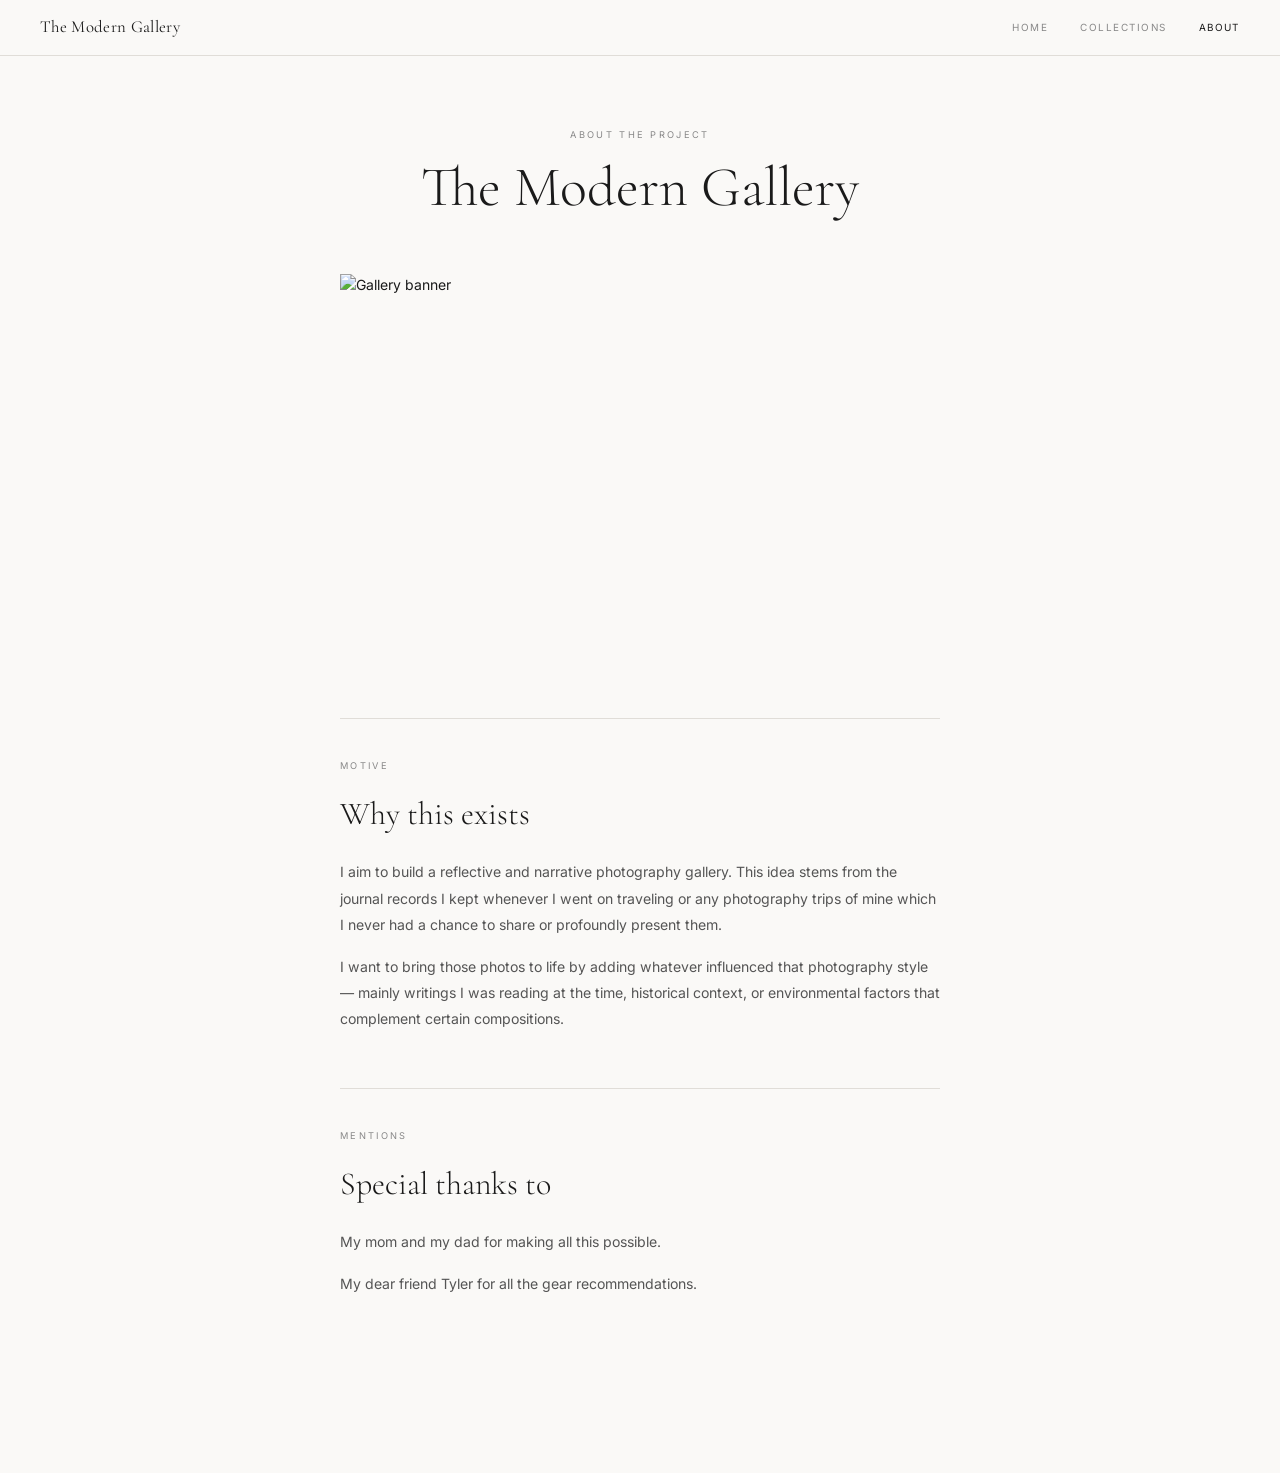
==== about.html @ 80adcd00 "revamped UI" ====
<!DOCTYPE html>
<html lang="en">
<head>
    <meta charset="UTF-8">
    <meta name="viewport" content="width=device-width, initial-scale=1.0">
    <link rel="stylesheet" href="css/style.css">
    <title>About — The Modern Gallery</title>
</head>
<body>

<nav>
  <a href="index.html" class="nav__brand">The Modern Gallery</a>
  <div class="nav__links">
    <a href="index.html">Home</a>
    <a href="collections.html">Collections</a>
    <a href="about.html" class="active">About</a>
  </div>
</nav>

<div class="about">

  <header class="about__header">
    <p class="about__label">About the project</p>
    <h1 class="about__title">The Modern Gallery</h1>
  </header>

  <div class="about__banner">
    <img src="https://images.unsplash.com/photo-1773904030888-ce95f617658b?w=1200&auto=format&fit=crop&q=80" alt="Gallery banner">
  </div>

  <section class="about__section">
    <p class="about__label">Motive</p>
    <h2 class="about__heading">Why this exists</h2>
    <p class="about__body">I aim to build a reflective and narrative photography gallery. This idea stems from the journal records I kept whenever I went on traveling or any photography trips of mine which I never had a chance to share or profoundly present them.</p>
    <p class="about__body">I want to bring those photos to life by adding whatever influenced that photography style — mainly writings I was reading at the time, historical context, or environmental factors that complement certain compositions.</p>
  </section>

  <section class="about__section">
    <p class="about__label">Mentions</p>
    <h2 class="about__heading">Special thanks to</h2>
    <p class="about__body">My mom and my dad for making all this possible.</p>
    <p class="about__body">My dear friend Tyler for all the gear recommendations.</p>
  </section>

</div>

</body>
</html>
---- css/style.css ----
/* ─── Fonts ─── */
@import url('https://fonts.googleapis.com/css2?family=Cormorant+Garamond:ital,wght@0,300;0,400;1,300&family=Inter:wght@300;400;500&display=swap');

/* ─── Tokens ─── */
:root {
  --color-bg: #faf9f7;
  --color-text: #1a1a1a;
  --color-text-muted: #888;
  --color-border: #e0ddd8;
  --font-serif: 'Cormorant Garamond', Georgia, serif;
  --font-sans: 'Inter', system-ui, -apple-system, sans-serif;
  --max-width: 1280px;
}

/* ─── Reset ─── */
*, *::before, *::after {
  box-sizing: border-box;
  margin: 0;
  padding: 0;
}

html {
  scroll-behavior: smooth;
}

body {
  font-family: var(--font-sans);
  background: var(--color-bg);
  color: var(--color-text);
  font-size: 14px;
  line-height: 1.6;
  -webkit-font-smoothing: antialiased;
}

a {
  color: inherit;
  text-decoration: none;
}

img {
  display: block;
}

/* ─── Navigation ─── */
nav {
  position: sticky;
  top: 0;
  z-index: 100;
  background: var(--color-bg);
  border-bottom: 1px solid var(--color-border);
  padding: 0 40px;
  height: 56px;
  display: flex;
  align-items: center;
  justify-content: space-between;
}

.nav__brand {
  font-family: var(--font-serif);
  font-size: 1.05rem;
  font-weight: 400;
  letter-spacing: 0.02em;
  color: var(--color-text);
  transition: opacity 0.2s;
}

.nav__brand:hover {
  opacity: 0.65;
}

.nav__links {
  display: flex;
  gap: 32px;
}

.nav__links a {
  font-size: 0.62rem;
  font-weight: 400;
  letter-spacing: 0.15em;
  text-transform: uppercase;
  color: var(--color-text-muted);
  transition: color 0.2s;
}

.nav__links a:hover,
.nav__links a.active {
  color: var(--color-text);
}

/* ─── Home ─── */
.wrapper {
  position: relative;
  width: 100%;
  height: calc(100svh - 56px);
  min-height: 540px;
  overflow: hidden;
}

.home_grid {
  display: flex;
  height: 100%;
  gap: 3px;
}

.placeholder {
  flex: 1;
  min-width: 0;
  height: 100%;
  object-fit: cover;
}

.overlay-text {
  position: absolute;
  inset: 0;
  display: flex;
  flex-direction: column;
  align-items: center;
  justify-content: center;
  text-align: center;
  backdrop-filter: blur(6px);
  background: rgba(250, 249, 247, 0.52);
  z-index: 10;
  padding: 40px 24px;
}

.home-byline {
  font-size: 0.58rem;
  letter-spacing: 0.3em;
  text-transform: uppercase;
  color: var(--color-text-muted);
  margin-bottom: 20px;
}

.home-title {
  font-family: var(--font-serif);
  font-size: clamp(3rem, 7vw, 6rem);
  font-weight: 300;
  line-height: 0.95;
  margin-bottom: 18px;
}

.home-tagline {
  font-size: 0.8rem;
  font-style: italic;
  color: var(--color-text-muted);
  margin-bottom: 40px;
}

.home-actions {
  display: flex;
  gap: 12px;
  flex-wrap: wrap;
  justify-content: center;
}

.home-button {
  display: inline-block;
  padding: 11px 32px;
  font-size: 0.58rem;
  font-weight: 500;
  letter-spacing: 0.2em;
  text-transform: uppercase;
  border: 1px solid currentColor;
  color: var(--color-text);
  transition: background 0.22s, color 0.22s;
}

.home-button:hover {
  background: var(--color-text);
  color: var(--color-bg);
}

/* ─── Collections ─── */
.collections_header {
  max-width: var(--max-width);
  margin: 0 auto;
  padding: 72px 40px 0;
  display: grid;
  grid-template-columns: 1fr 1fr;
  gap: 40px;
  align-items: end;
}

.collections_label {
  font-size: 0.58rem;
  letter-spacing: 0.22em;
  text-transform: uppercase;
  color: var(--color-text-muted);
  margin-bottom: 14px;
}

.collections_heading {
  font-family: var(--font-serif);
  font-size: clamp(2.5rem, 5vw, 4rem);
  font-weight: 300;
  line-height: 1.05;
}

.collections_intro {
  font-size: 0.85rem;
  color: var(--color-text-muted);
  line-height: 1.8;
  max-width: 400px;
  margin-left: auto;
  padding-bottom: 4px;
}

.collections__tabs {
  max-width: var(--max-width);
  margin: 0 auto;
  display: flex;
  gap: 28px;
  border-bottom: 1px solid var(--color-border);
  padding: 40px 40px 0;
}

.collections__tab {
  font-size: 0.6rem;
  font-weight: 400;
  letter-spacing: 0.15em;
  text-transform: uppercase;
  padding: 0 0 14px;
  background: none;
  border: none;
  border-bottom: 1.5px solid transparent;
  color: var(--color-text-muted);
  cursor: pointer;
  transition: color 0.2s, border-color 0.2s;
  margin-bottom: -1px;
}

.collections__tab:hover {
  color: var(--color-text);
}

.collections__tab.active {
  color: var(--color-text);
  border-bottom-color: var(--color-text);
}

.collections__list {
  max-width: var(--max-width);
  margin: 0 auto;
  padding: 56px 40px 88px;
  display: flex;
  flex-direction: column;
  gap: 56px;
}

.album-card {
  display: grid;
  gap: 32px;
  align-items: end;
  cursor: pointer;
  transition: opacity 0.3s;
}

.album-card:hover {
  opacity: 0.75;
}

.album-card:nth-child(1) { grid-template-columns: 2fr 1fr; }
.album-card:nth-child(2) { grid-template-columns: 1fr 2fr; }
.album-card:nth-child(3) { grid-template-columns: 1.5fr 1fr; }
.album-card:nth-child(4) { grid-template-columns: 1fr 1.5fr; }

.album-card__image {
  width: 100%;
  aspect-ratio: 4 / 3;
  object-fit: cover;
  background: var(--color-border);
}

.album-card__info {
  padding-bottom: 8px;
}

.album-card__count {
  font-size: 0.58rem;
  font-weight: 400;
  letter-spacing: 0.22em;
  text-transform: uppercase;
  color: var(--color-text-muted);
  margin-bottom: 10px;
}

.album-card__name {
  font-family: var(--font-serif);
  font-size: 2.2rem;
  font-weight: 300;
  line-height: 1.1;
  margin-bottom: 12px;
}

.album-card__desc {
  font-size: 0.82rem;
  color: var(--color-text-muted);
  line-height: 1.75;
  max-width: 360px;
}

/* ─── Album page ─── */
.album-page {
  padding-bottom: 120px;
}

.album-page__back {
  display: inline-flex;
  align-items: center;
  gap: 8px;
  padding: 24px 40px;
  font-size: 0.6rem;
  font-weight: 400;
  letter-spacing: 0.15em;
  text-transform: uppercase;
  color: var(--color-text-muted);
  transition: color 0.2s;
}

.album-page__back:hover {
  color: var(--color-text);
}

.album-page__back svg {
  width: 12px;
  height: 12px;
}

.album-page__banner {
  position: relative;
  height: 340px;
  overflow: hidden;
  display: flex;
  align-items: flex-end;
  margin-bottom: 72px;
}

.album-page__banner-bg {
  position: absolute;
  inset: 0;
  display: flex;
  gap: 3px;
  align-items: stretch;
}

.album-page__banner-bg img {
  flex: 1;
  object-fit: cover;
  filter: blur(5px) brightness(0.7);
  opacity: 0.65;
  width: auto;
  height: 100%;
}

.album-page__banner-content {
  position: relative;
  z-index: 2;
  padding: 0 40px 44px;
  display: flex;
  align-items: flex-end;
  justify-content: space-between;
  width: 100%;
  max-width: var(--max-width);
  margin: 0 auto;
}

.album-page__name {
  font-family: var(--font-serif);
  font-size: clamp(2.5rem, 5vw, 4.5rem);
  font-weight: 300;
  color: #fff;
  line-height: 1;
}

.album-page__meta {
  text-align: right;
}

.album-page__meta-label {
  display: block;
  font-size: 0.58rem;
  letter-spacing: 0.2em;
  text-transform: uppercase;
  color: rgba(255, 255, 255, 0.6);
  margin-bottom: 2px;
}

.album-page__meta-count {
  display: block;
  font-family: var(--font-serif);
  font-size: 3rem;
  font-weight: 300;
  line-height: 1;
  color: #fff;
}

.album-page__photos {
  max-width: var(--max-width);
  margin: 0 auto;
  padding: 0 40px;
  display: flex;
  flex-direction: column;
  gap: 88px;
}

.photo-row {
  display: grid;
  gap: 40px;
  align-items: center;
}

.photo-row:nth-child(odd)  { grid-template-columns: 3fr 2fr; }
.photo-row:nth-child(even) { grid-template-columns: 2fr 3fr; }
.photo-row:nth-child(even) .photo-row__img { order: 2; }
.photo-row:nth-child(even) .photo-row__details { order: 1; }

.photo-row__img {
  width: 100%;
  aspect-ratio: 3 / 2;
  object-fit: cover;
  background: var(--color-border);
  cursor: zoom-in;
  transition: opacity 0.3s;
}

.photo-row__img:hover {
  opacity: 0.88;
}

.photo-row__number {
  font-size: 0.58rem;
  letter-spacing: 0.22em;
  text-transform: uppercase;
  color: var(--color-text-muted);
  margin-bottom: 14px;
}

.photo-row__title {
  font-family: var(--font-serif);
  font-size: 1.9rem;
  font-weight: 300;
  line-height: 1.15;
  margin-bottom: 14px;
}

.photo-row__desc {
  font-size: 0.83rem;
  color: var(--color-text-muted);
  line-height: 1.8;
}

/* ─── Photo modal ─── */
#photo-modal {
  display: none;
  position: fixed;
  inset: 0;
  z-index: 1000;
  background: rgba(8, 8, 8, 0.92);
  backdrop-filter: blur(14px);
  justify-content: center;
  align-items: center;
}

#photo-modal.open {
  display: flex;
}

#photo-modal__close {
  position: absolute;
  top: 24px;
  right: 28px;
  background: none;
  border: none;
  color: rgba(255, 255, 255, 0.45);
  font-size: 0.58rem;
  font-weight: 400;
  letter-spacing: 0.2em;
  text-transform: uppercase;
  cursor: pointer;
  transition: color 0.2s;
  padding: 8px;
  font-family: var(--font-sans);
}

#photo-modal__close:hover {
  color: #fff;
}

#photo-modal__img {
  max-width: 88vw;
  max-height: 88vh;
  object-fit: contain;
}

/* ─── About ─── */
.about {
  max-width: 680px;
  margin: 0 auto;
  padding: 72px 40px 120px;
}

.about__header {
  text-align: center;
  margin-bottom: 56px;
}

.about__label {
  font-size: 0.58rem;
  letter-spacing: 0.25em;
  text-transform: uppercase;
  color: var(--color-text-muted);
  margin-bottom: 14px;
}

.about__title {
  font-family: var(--font-serif);
  font-size: clamp(2.2rem, 5vw, 3.5rem);
  font-weight: 300;
  line-height: 1.1;
}

.about__banner {
  width: 100%;
  height: 380px;
  overflow: hidden;
  margin-bottom: 64px;
}

.about__banner img {
  width: 100%;
  height: 100%;
  object-fit: cover;
}

.about__section {
  margin-bottom: 56px;
  padding-top: 40px;
  border-top: 1px solid var(--color-border);
}

.about__heading {
  font-family: var(--font-serif);
  font-size: 2rem;
  font-weight: 300;
  margin-bottom: 20px;
  margin-top: 12px;
}

.about__body {
  font-size: 0.88rem;
  color: #555;
  line-height: 1.85;
  margin-bottom: 16px;
}

/* ─── Map ─── */
#map {
  height: 56vh;
  max-height: 480px;
  width: calc(100% - 80px);
  margin: 48px 40px 72px;
  border-radius: 8px;
  position: relative;
  z-index: 1;
}
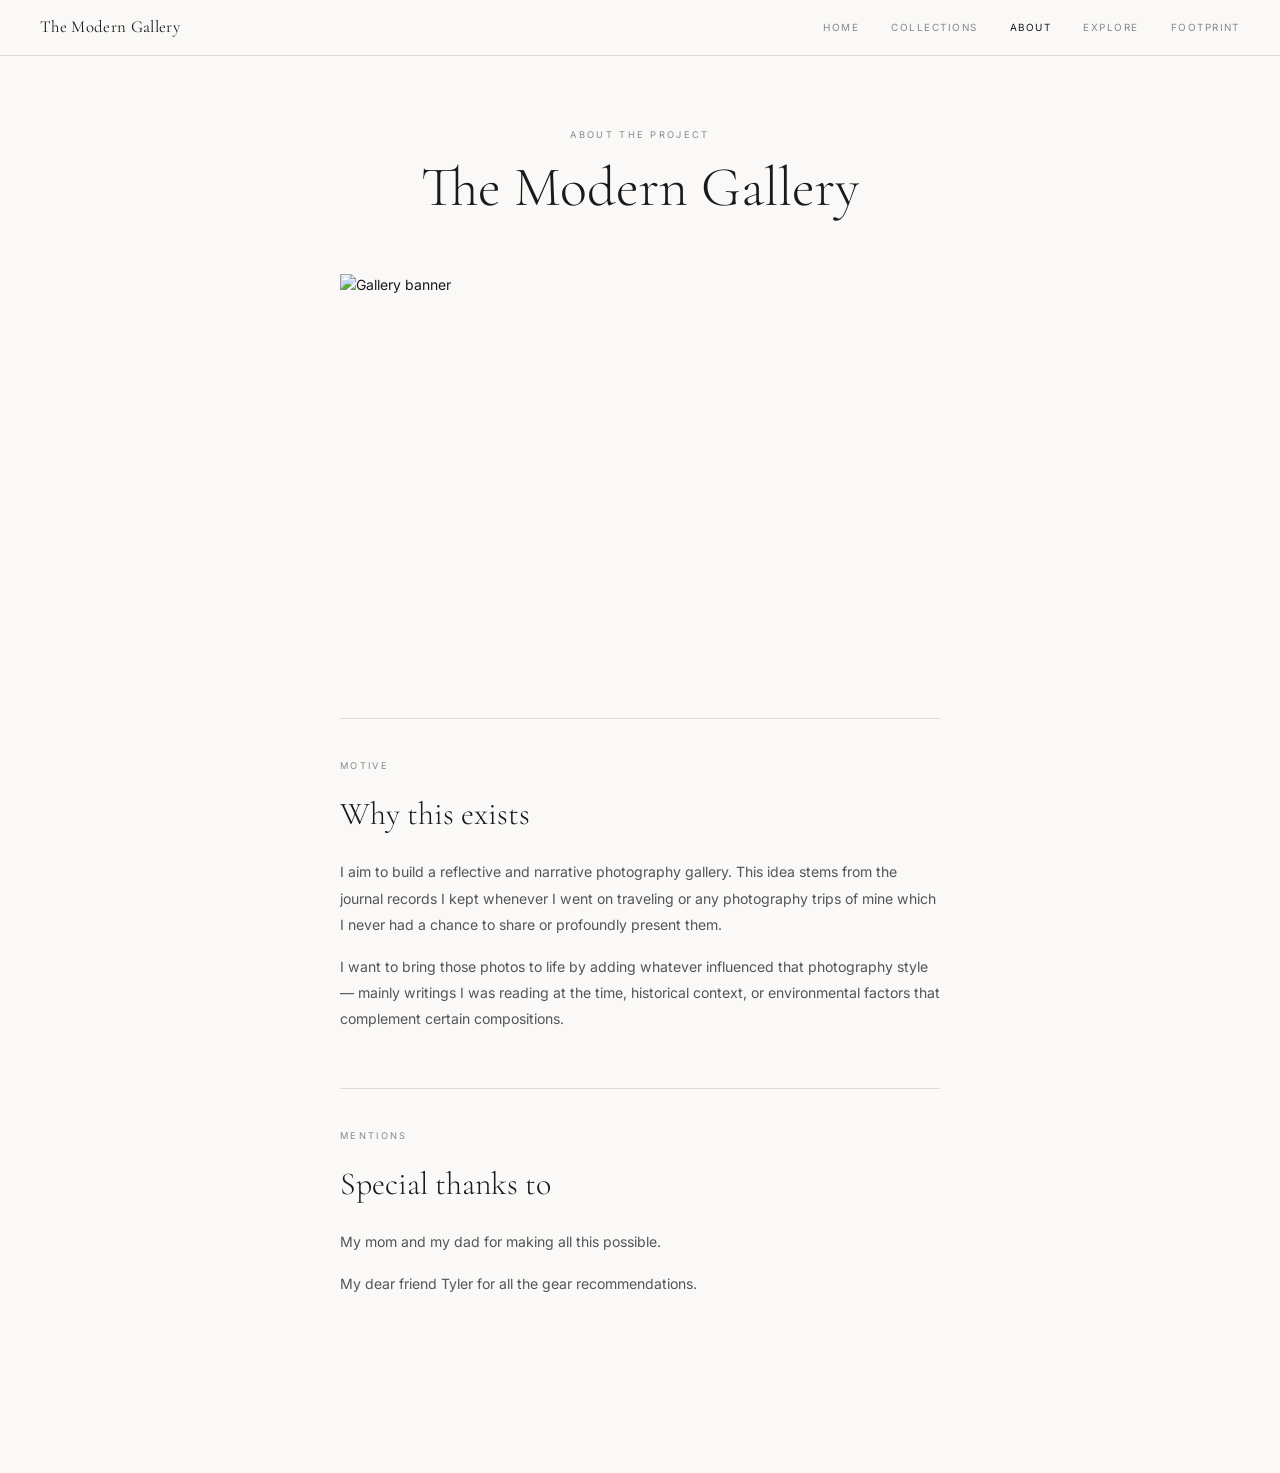
==== commit 82cc9747: "explore and footprint page" ====
--- a/about.html
+++ b/about.html
@@ -14,6 +14,8 @@
     <a href="index.html">Home</a>
     <a href="collections.html">Collections</a>
     <a href="about.html" class="active">About</a>
+    <a href="route-analysis.html">Explore</a>
+    <a href="city-footprint.html">Footprint</a>
   </div>
 </nav>
 
--- a/css/style.css
+++ b/css/style.css
@@ -127,7 +127,7 @@
   font-size: 0.58rem;
   letter-spacing: 0.3em;
   text-transform: uppercase;
-  color: var(--color-text-muted);
+  color: var(--color-text);
   margin-bottom: 20px;
 }
 
@@ -142,7 +142,7 @@
 .home-tagline {
   font-size: 0.8rem;
   font-style: italic;
-  color: var(--color-text-muted);
+  color: var(--color-text);
   margin-bottom: 40px;
 }
 
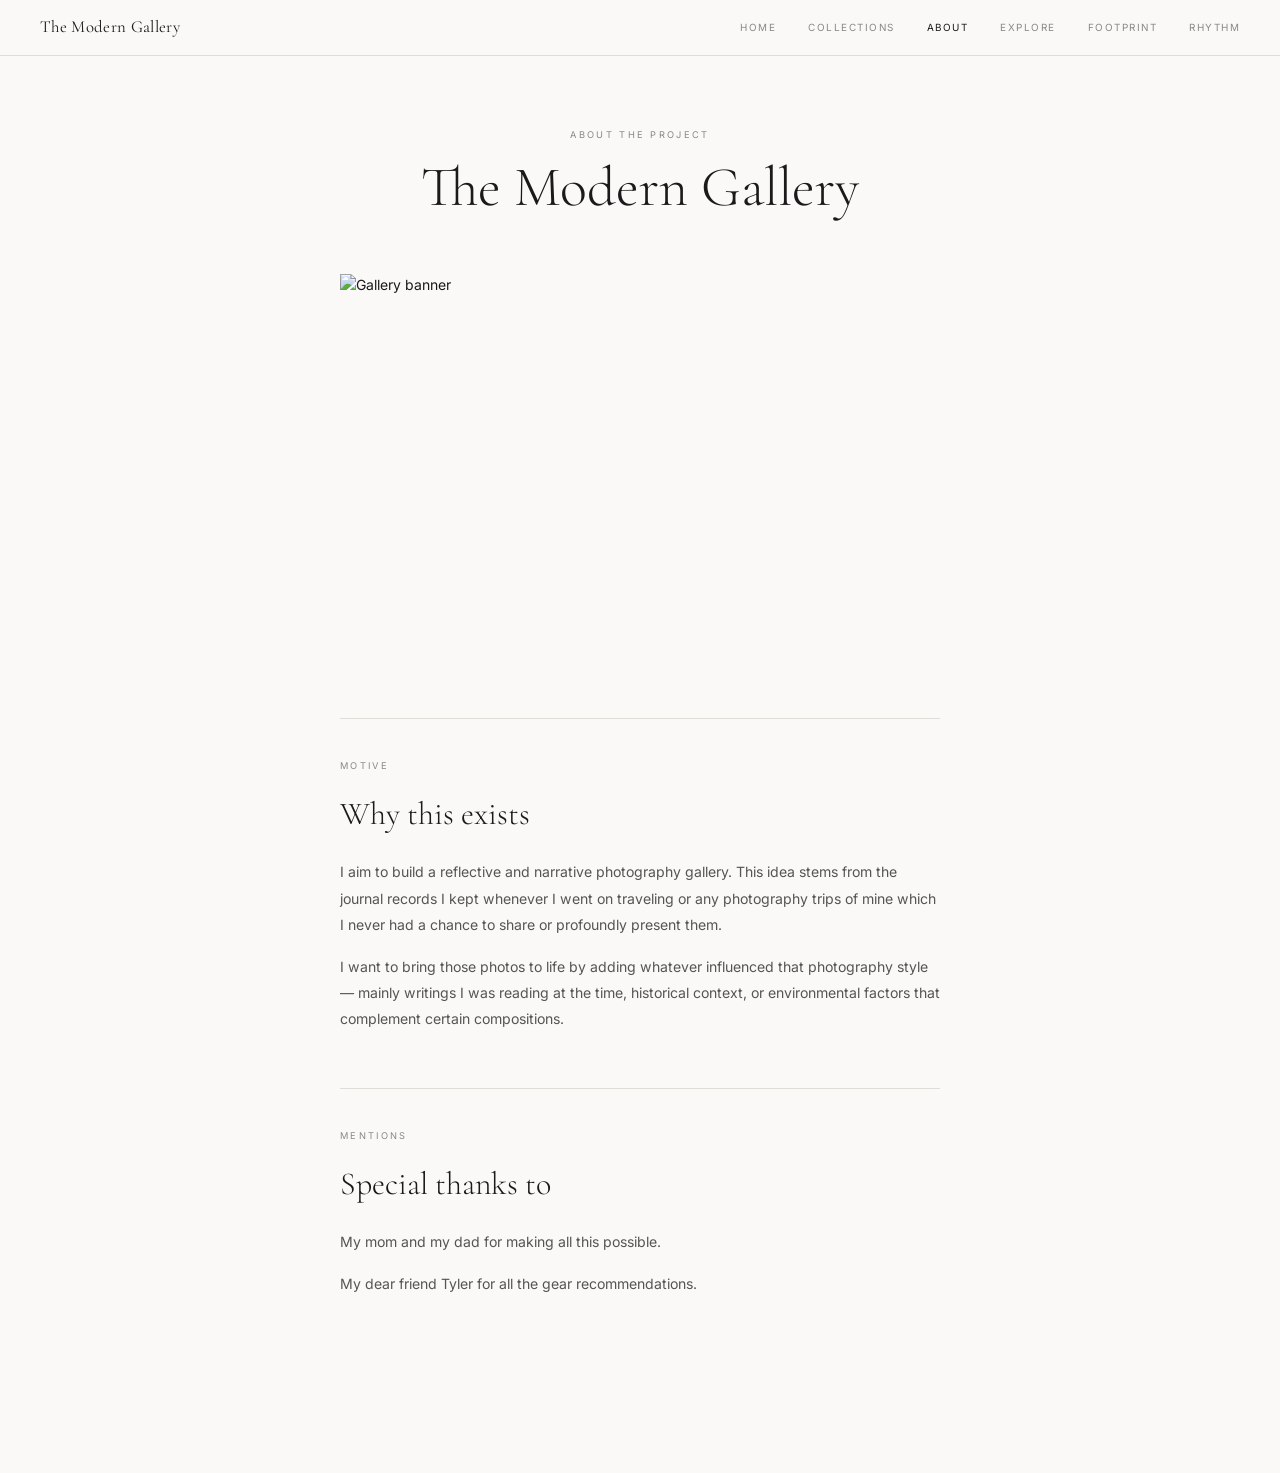
==== commit 5ad0abd4: "Rythm Clock" ====
--- a/about.html
+++ b/about.html
@@ -16,6 +16,7 @@
     <a href="about.html" class="active">About</a>
     <a href="route-analysis.html">Explore</a>
     <a href="city-footprint.html">Footprint</a>
+    <a href="temporal-rhythm.html">Rhythm</a>
   </div>
 </nav>
 
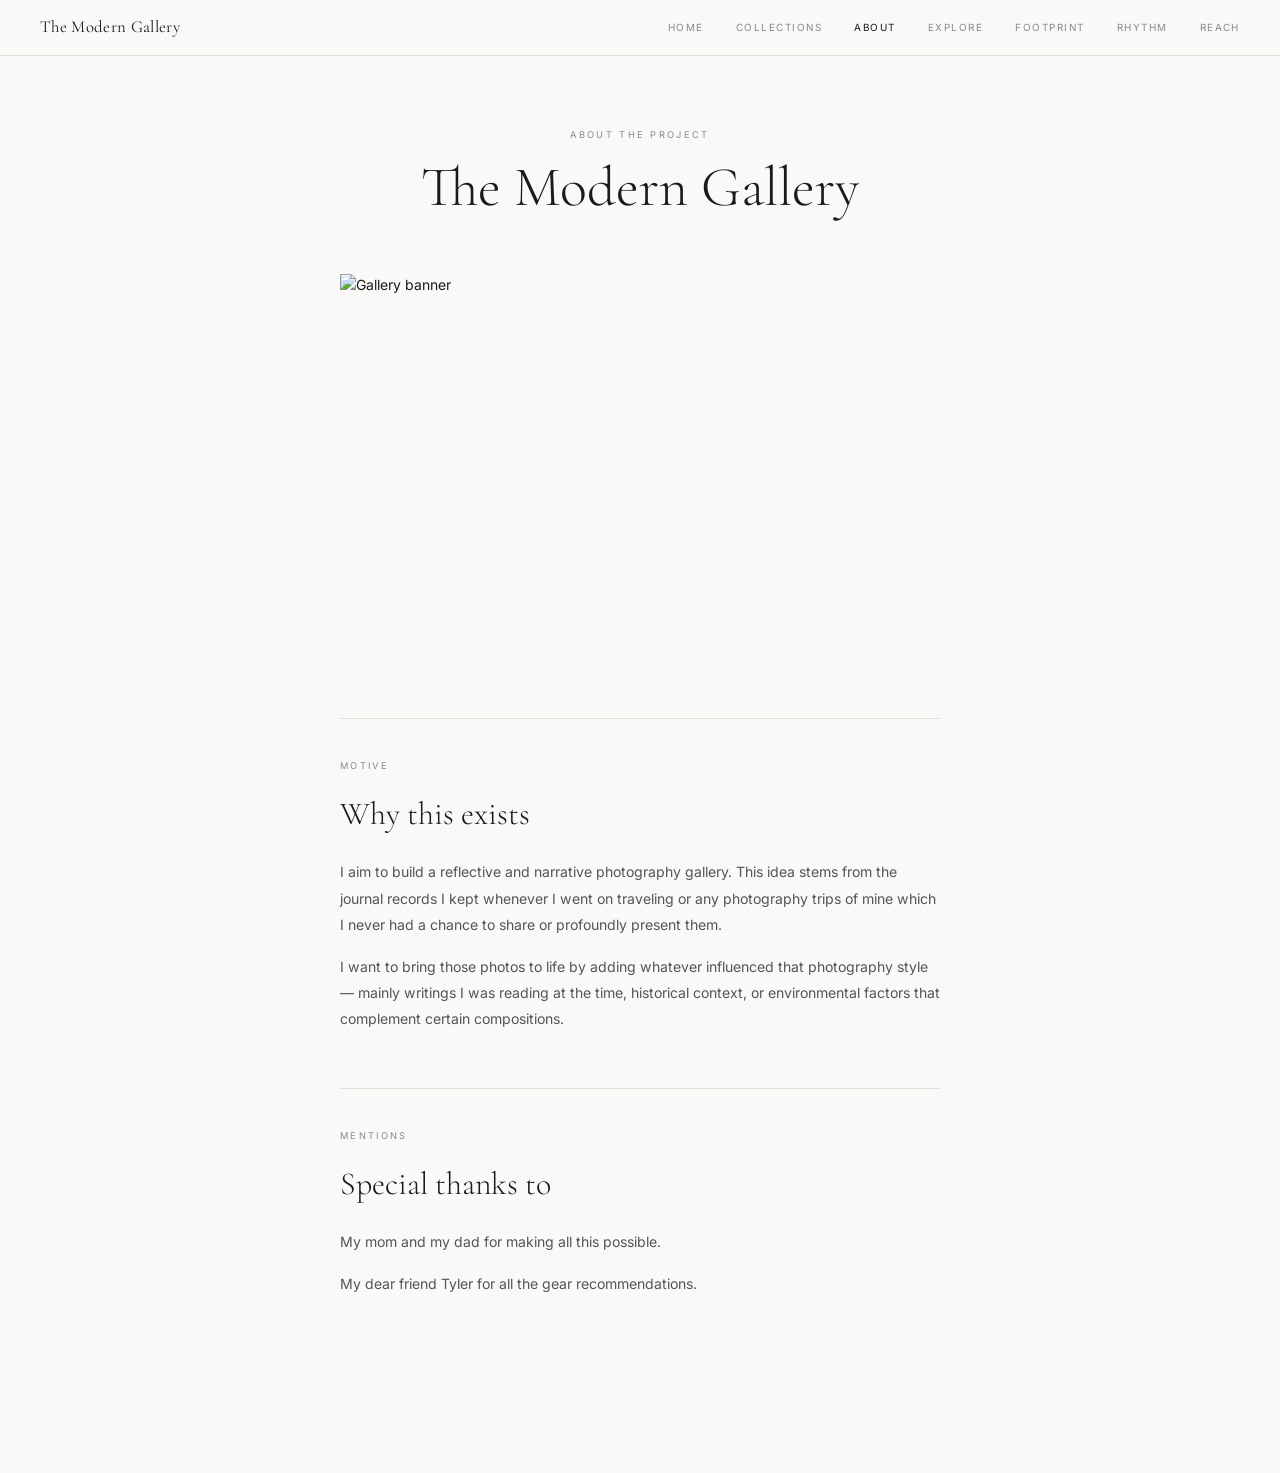
==== commit cb806642: "reaching algorithm" ====
--- a/about.html
+++ b/about.html
@@ -17,6 +17,7 @@
     <a href="route-analysis.html">Explore</a>
     <a href="city-footprint.html">Footprint</a>
     <a href="temporal-rhythm.html">Rhythm</a>
+    <a href="hotel-reach.html">Reach</a>
   </div>
 </nav>
 
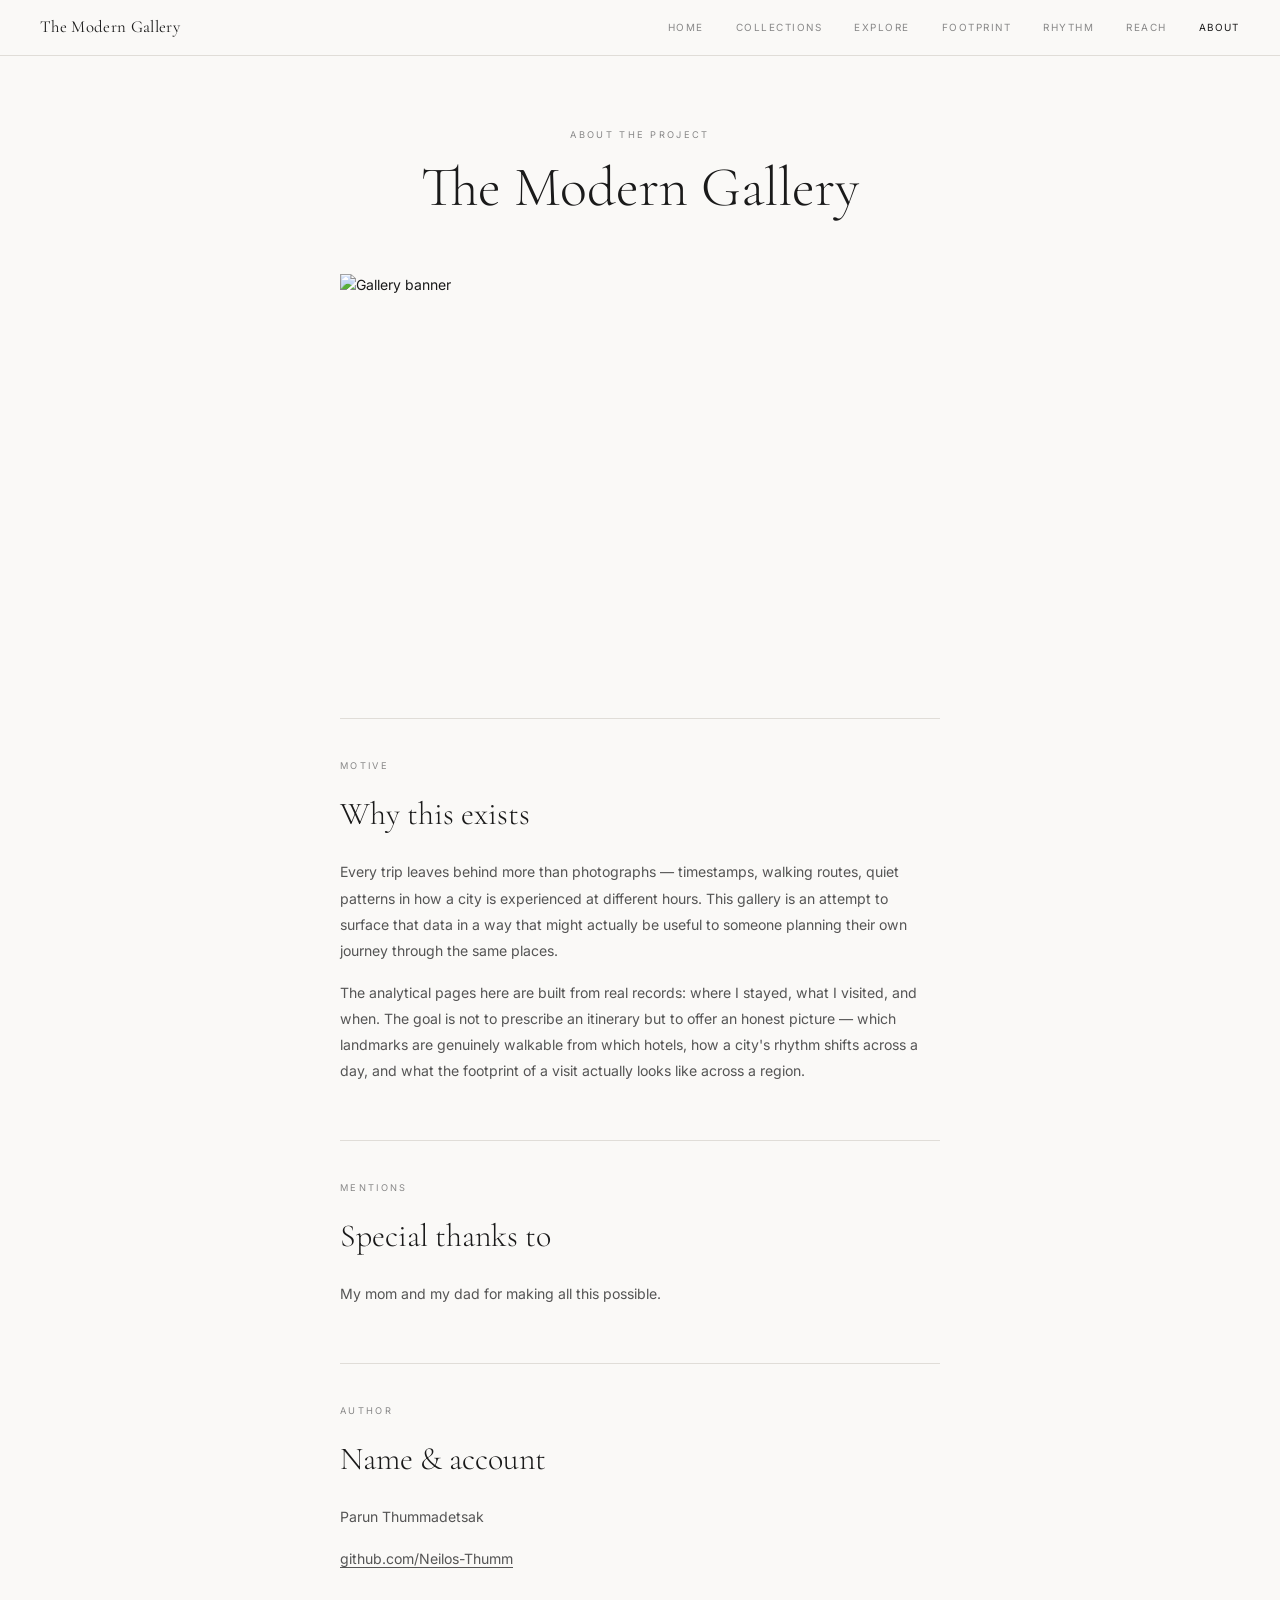
==== commit eda7f000: "visible collections" ====
--- a/about.html
+++ b/about.html
@@ -13,11 +13,11 @@
   <div class="nav__links">
     <a href="index.html">Home</a>
     <a href="collections.html">Collections</a>
-    <a href="about.html" class="active">About</a>
     <a href="route-analysis.html">Explore</a>
     <a href="city-footprint.html">Footprint</a>
     <a href="temporal-rhythm.html">Rhythm</a>
     <a href="hotel-reach.html">Reach</a>
+    <a href="about.html" class="active">About</a>
   </div>
 </nav>
 
@@ -35,15 +35,21 @@
   <section class="about__section">
     <p class="about__label">Motive</p>
     <h2 class="about__heading">Why this exists</h2>
-    <p class="about__body">I aim to build a reflective and narrative photography gallery. This idea stems from the journal records I kept whenever I went on traveling or any photography trips of mine which I never had a chance to share or profoundly present them.</p>
-    <p class="about__body">I want to bring those photos to life by adding whatever influenced that photography style — mainly writings I was reading at the time, historical context, or environmental factors that complement certain compositions.</p>
+    <p class="about__body">Every trip leaves behind more than photographs — timestamps, walking routes, quiet patterns in how a city is experienced at different hours. This gallery is an attempt to surface that data in a way that might actually be useful to someone planning their own journey through the same places.</p>
+    <p class="about__body">The analytical pages here are built from real records: where I stayed, what I visited, and when. The goal is not to prescribe an itinerary but to offer an honest picture — which landmarks are genuinely walkable from which hotels, how a city's rhythm shifts across a day, and what the footprint of a visit actually looks like across a region.</p>
   </section>
 
   <section class="about__section">
     <p class="about__label">Mentions</p>
     <h2 class="about__heading">Special thanks to</h2>
     <p class="about__body">My mom and my dad for making all this possible.</p>
-    <p class="about__body">My dear friend Tyler for all the gear recommendations.</p>
+  </section>
+
+  <section class="about__section">
+    <p class="about__label">Author</p>
+    <h2 class="about__heading">Name &amp; account</h2>
+    <p class="about__body">Parun Thummadetsak</p>
+    <p class="about__body"><a href="https://github.com/Neilos-Thumm" style="text-decoration:underline;text-underline-offset:3px;">github.com/Neilos-Thumm</a></p>
   </section>
 
 </div>
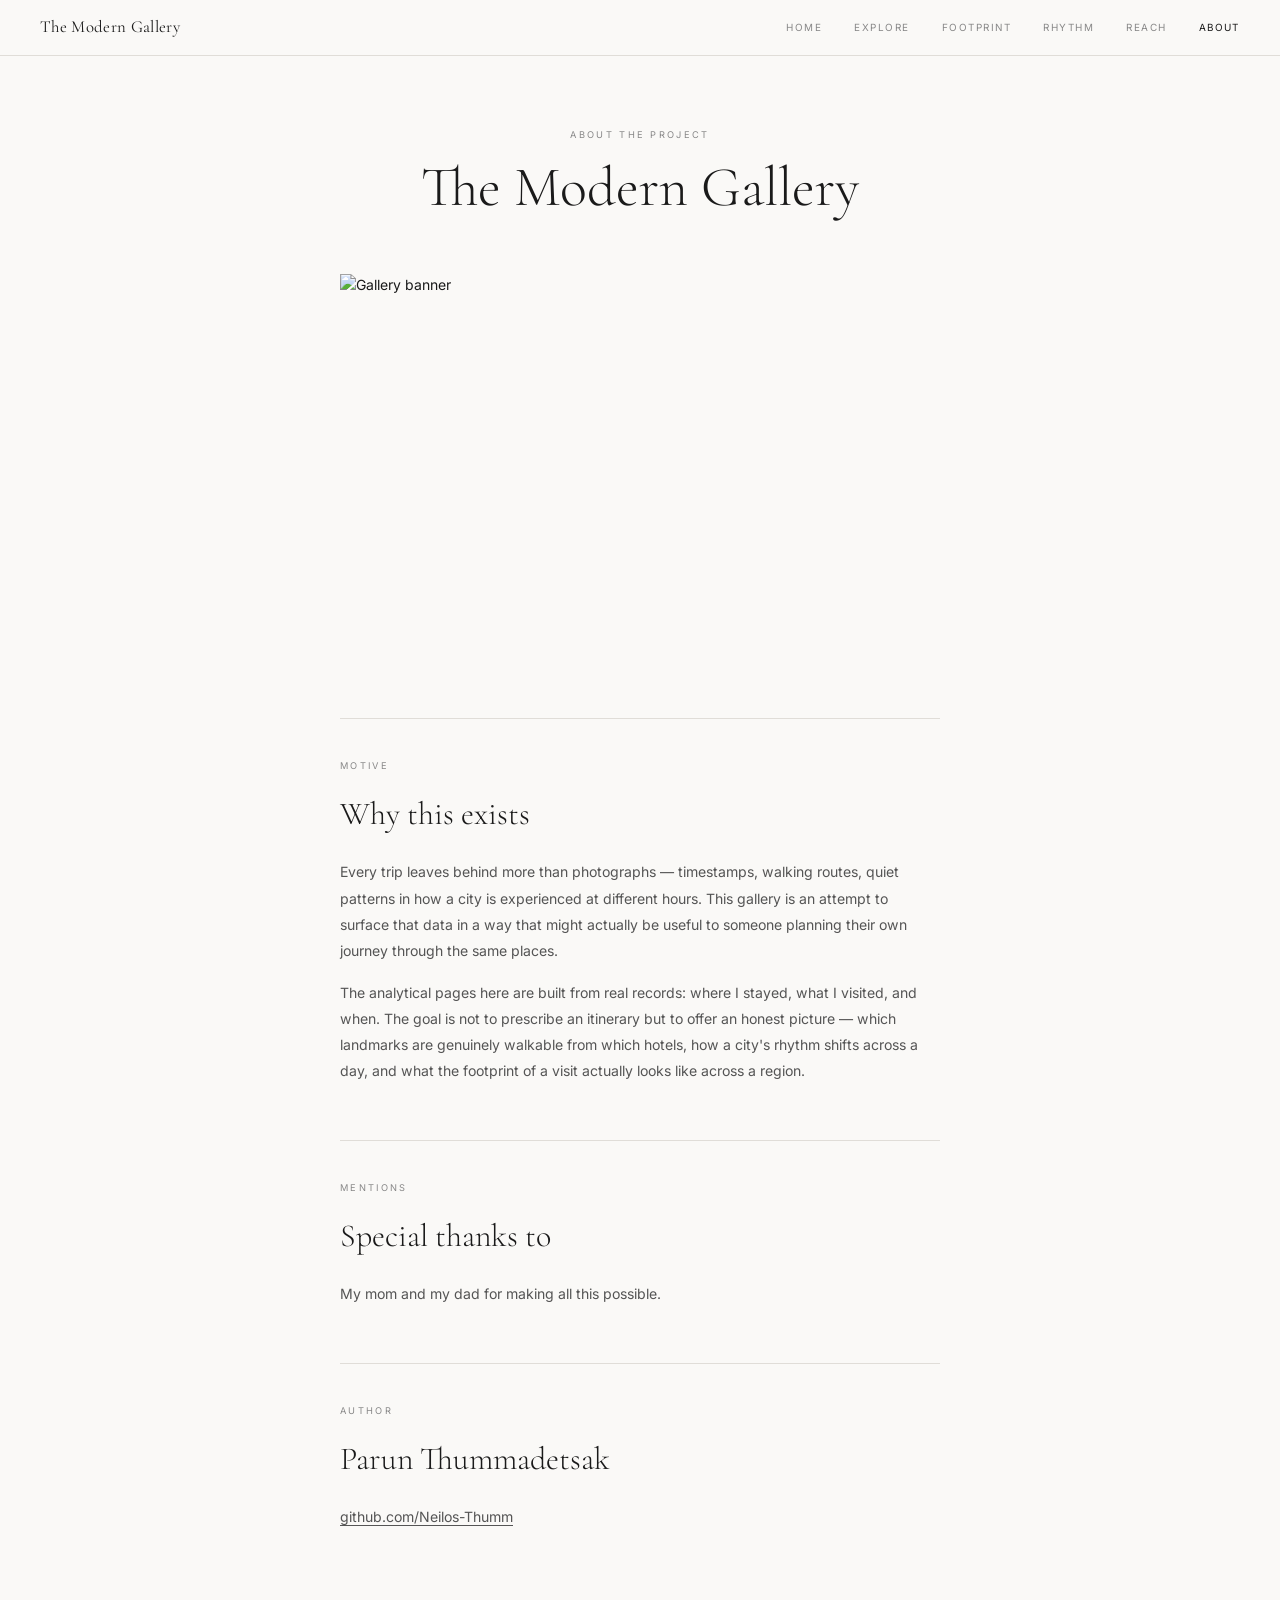
==== commit ab0c314d: "remove collections and fix hyperlink" ====
--- a/about.html
+++ b/about.html
@@ -12,7 +12,6 @@
   <a href="index.html" class="nav__brand">The Modern Gallery</a>
   <div class="nav__links">
     <a href="index.html">Home</a>
-    <a href="collections.html">Collections</a>
     <a href="route-analysis.html">Explore</a>
     <a href="city-footprint.html">Footprint</a>
     <a href="temporal-rhythm.html">Rhythm</a>
@@ -47,8 +46,7 @@
 
   <section class="about__section">
     <p class="about__label">Author</p>
-    <h2 class="about__heading">Name &amp; account</h2>
-    <p class="about__body">Parun Thummadetsak</p>
+    <h2 class="about__heading">Parun Thummadetsak</h2>
     <p class="about__body"><a href="https://github.com/Neilos-Thumm" style="text-decoration:underline;text-underline-offset:3px;">github.com/Neilos-Thumm</a></p>
   </section>
 
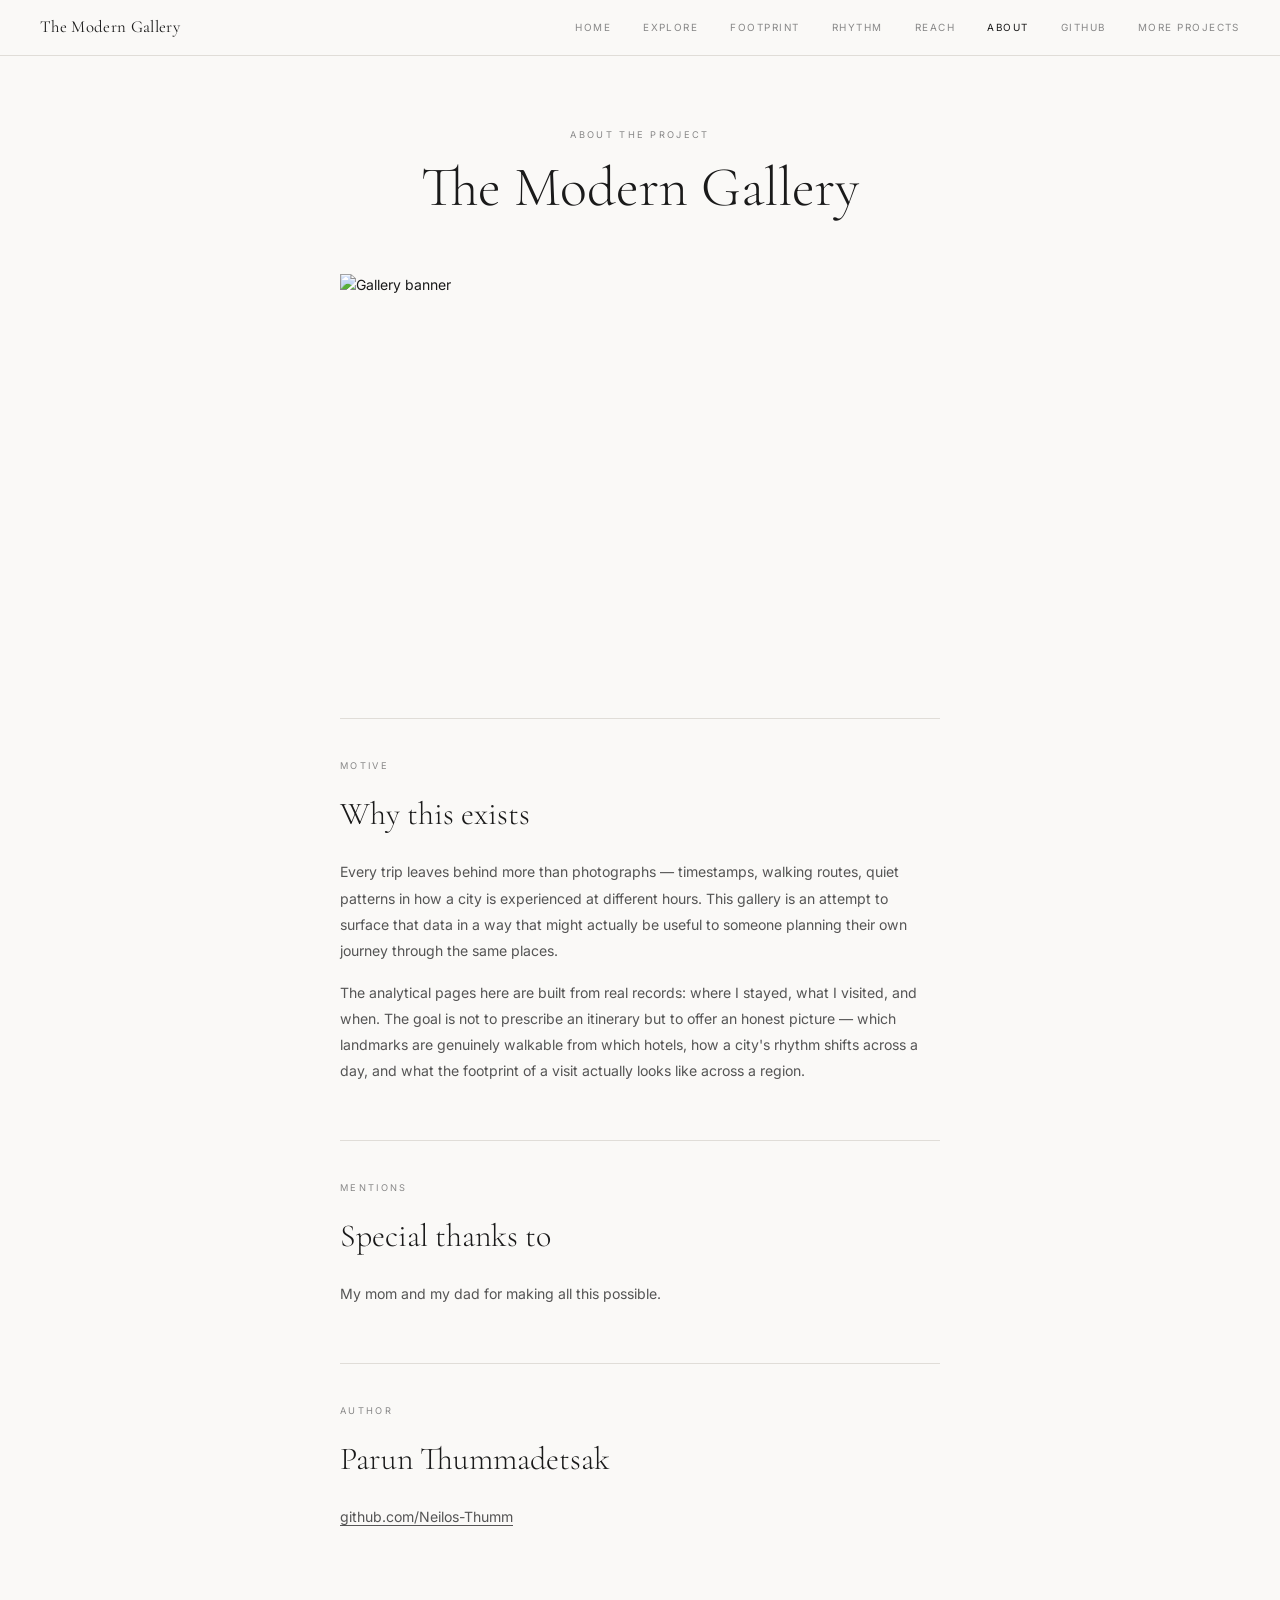
==== commit 73cf48b5: "add github to nav" ====
--- a/about.html
+++ b/about.html
@@ -17,6 +17,8 @@
     <a href="temporal-rhythm.html">Rhythm</a>
     <a href="hotel-reach.html">Reach</a>
     <a href="about.html" class="active">About</a>
+    <a href="https://github.com/Neilos-Thumm" target="_blank" rel="noopener">Github</a>
+    <a href="https://www.nileparun.com/" target="_blank" rel="noopener">More Projects</a>
   </div>
 </nav>
 
